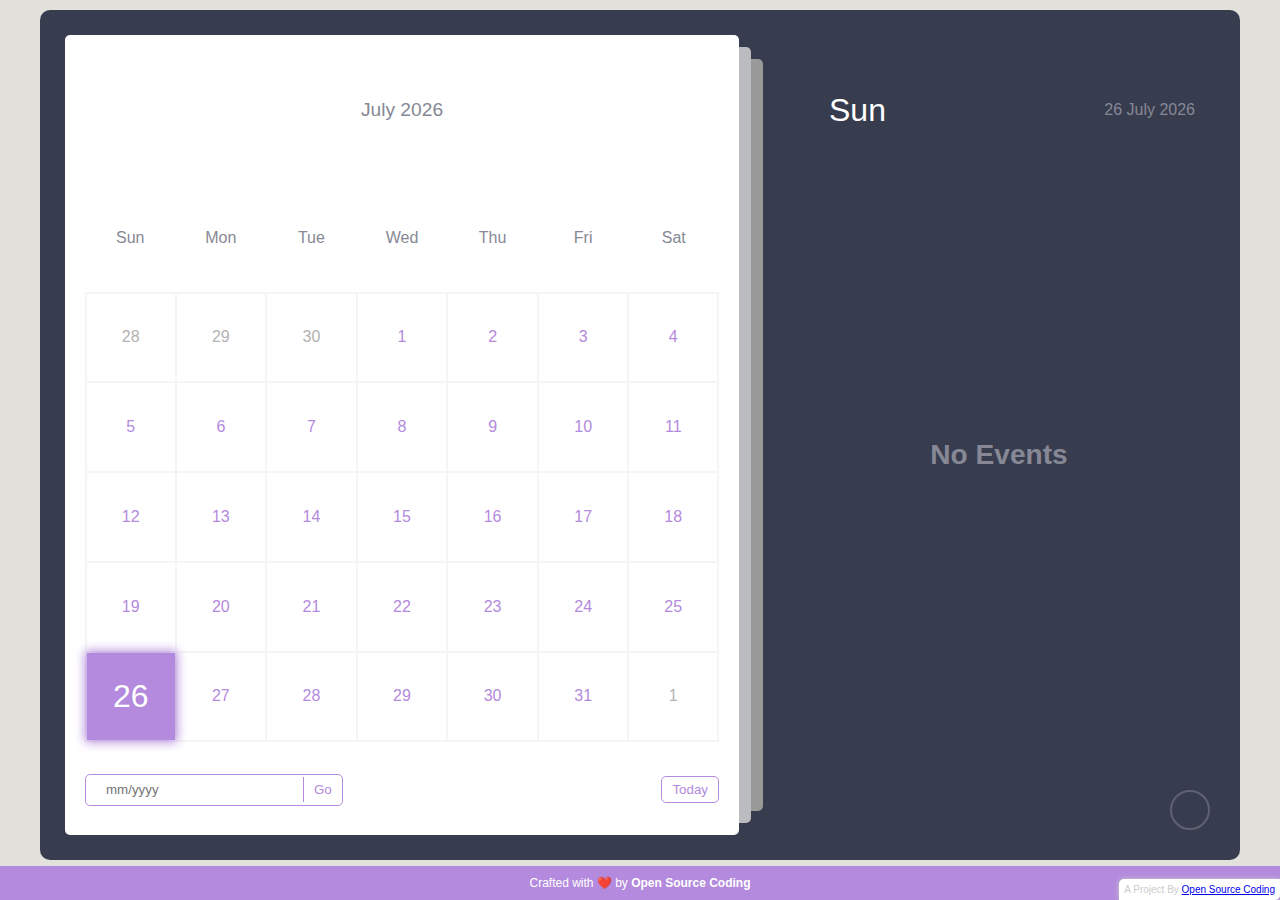
==== index.html @ 6ed9d854 "Add files via upload" ====
<!DOCTYPE html>
<html lang="en">
  <head>
    <meta charset="UTF-8" />
    <meta http-equiv="X-UA-Compatible" content="IE=edge" />
    <meta name="viewport" content="width=device-width, initial-scale=1.0" />
    <meta
      name="description"
      content="Stay organized with our user-friendly Calendar featuring events, reminders, and a customizable interface. Built with HTML, CSS, and JavaScript. Start scheduling today!"
    />
    <meta
      name="keywords"
      content="calendar, events, reminders, javascript, html, css, open source coding"
    />
    <link
      rel="stylesheet"
      href="https://cdnjs.cloudflare.com/ajax/libs/font-awesome/6.2.0/css/all.min.css"
      integrity="sha512-xh6O/CkQoPOWDdYTDqeRdPCVd1SpvCA9XXcUnZS2FmJNp1coAFzvtCN9BmamE+4aHK8yyUHUSCcJHgXloTyT2A=="
      crossorigin="anonymous"
      referrerpolicy="no-referrer"
    />
    <link rel="stylesheet" href="style.css" />
    <title>Calendar with Events</title>
  </head>
  <body>
    <div class="container">
      <div class="left">
        <div class="calendar">
          <div class="month">
            <i class="fas fa-angle-left prev"></i>
            <div class="date">december 2015</div>
            <i class="fas fa-angle-right next"></i>
          </div>
          <div class="weekdays">
            <div>Sun</div>
            <div>Mon</div>
            <div>Tue</div>
            <div>Wed</div>
            <div>Thu</div>
            <div>Fri</div>
            <div>Sat</div>
          </div>
          <div class="days"></div>
          <div class="goto-today">
            <div class="goto">
              <input type="text" placeholder="mm/yyyy" class="date-input" />
              <button class="goto-btn">Go</button>
            </div>
            <button class="today-btn">Today</button>
          </div>
        </div>
      </div>
      <div class="right">
        <div class="today-date">
          <div class="event-day">wed</div>
          <div class="event-date">12th december 2022</div>
        </div>
        <div class="events"></div>
        <div class="add-event-wrapper">
          <div class="add-event-header">
            <div class="title">Add Event</div>
            <i class="fas fa-times close"></i>
          </div>
          <div class="add-event-body">
            <div class="add-event-input">
              <input type="text" placeholder="Event Name" class="event-name" />
            </div>
            <div class="add-event-input">
              <input
                type="text"
                placeholder="Event Time From"
                class="event-time-from"
              />
            </div>
            <div class="add-event-input">
              <input
                type="text"
                placeholder="Event Time To"
                class="event-time-to"
              />
            </div>
          </div>
          <div class="add-event-footer">
            <button class="add-event-btn">Add Event</button>
          </div>
        </div>
      </div>
      <button class="add-event">
        <i class="fas fa-plus"></i>
      </button>
    </div>

    <div class="credits">
      <p>
        Crafted with ❤️ by
        <a href="https://youtu.be/6EVgmpm4z5U" target="_blank">Open Source Coding</a>
      </p>
    </div>

    <script src="script.js"></script>
  </body>
</html>
---- style.css ----
:root {
  --primary-clr: #b38add;
}
* {
  margin: 0;
  padding: 0;
  box-sizing: border-box;
  font-family: "Poppins", sans-serif;
}
/* nice scroll bar */
::-webkit-scrollbar {
  width: 5px;
}
::-webkit-scrollbar-track {
  background: #f5f5f5;
  border-radius: 50px;
}
::-webkit-scrollbar-thumb {
  background: var(--primary-clr);
  border-radius: 50px;
}

body {
  position: relative;
  min-height: 100vh;
  display: flex;
  align-items: center;
  justify-content: center;
  padding-bottom: 30px;
  background-color: #e2e1dc;
}
.container {
  position: relative;
  width: 1200px;
  min-height: 850px;
  margin: 0 auto;
  padding: 5px;
  color: #fff;
  display: flex;

  border-radius: 10px;
  background-color: #373c4f;
}
.left {
  width: 60%;
  padding: 20px;
}
.calendar {
  position: relative;
  width: 100%;
  height: 100%;
  display: flex;
  flex-direction: column;
  flex-wrap: wrap;
  justify-content: space-between;
  color: #878895;
  border-radius: 5px;
  background-color: #fff;
}
/* set after behind the main element */
.calendar::before,
.calendar::after {
  content: "";
  position: absolute;
  top: 50%;
  left: 100%;
  width: 12px;
  height: 97%;
  border-radius: 0 5px 5px 0;
  background-color: #d3d4d6d7;
  transform: translateY(-50%);
}
.calendar::before {
  height: 94%;
  left: calc(100% + 12px);
  background-color: rgb(153, 153, 153);
}
.calendar .month {
  width: 100%;
  height: 150px;
  display: flex;
  align-items: center;
  justify-content: space-between;
  padding: 0 50px;
  font-size: 1.2rem;
  font-weight: 500;
  text-transform: capitalize;
}
.calendar .month .prev,
.calendar .month .next {
  cursor: pointer;
}
.calendar .month .prev:hover,
.calendar .month .next:hover {
  color: var(--primary-clr);
}
.calendar .weekdays {
  width: 100%;
  height: 100px;
  display: flex;
  align-items: center;
  justify-content: space-between;
  padding: 0 20px;
  font-size: 1rem;
  font-weight: 500;
  text-transform: capitalize;
}
.weekdays div {
  width: 14.28%;
  height: 100%;
  display: flex;
  align-items: center;
  justify-content: center;
}
.calendar .days {
  width: 100%;
  display: flex;
  flex-wrap: wrap;
  justify-content: space-between;
  padding: 0 20px;
  font-size: 1rem;
  font-weight: 500;
  margin-bottom: 20px;
}
.calendar .days .day {
  width: 14.28%;
  height: 90px;
  display: flex;
  align-items: center;
  justify-content: center;
  cursor: pointer;
  color: var(--primary-clr);
  border: 1px solid #f5f5f5;
}
.calendar .days .day:nth-child(7n + 1) {
  border-left: 2px solid #f5f5f5;
}
.calendar .days .day:nth-child(7n) {
  border-right: 2px solid #f5f5f5;
}
.calendar .days .day:nth-child(-n + 7) {
  border-top: 2px solid #f5f5f5;
}
.calendar .days .day:nth-child(n + 29) {
  border-bottom: 2px solid #f5f5f5;
}

.calendar .days .day:not(.prev-date, .next-date):hover {
  color: #fff;
  background-color: var(--primary-clr);
}
.calendar .days .prev-date,
.calendar .days .next-date {
  color: #b3b3b3;
}
.calendar .days .active {
  position: relative;
  font-size: 2rem;
  color: #fff;
  background-color: var(--primary-clr);
}
.calendar .days .active::before {
  content: "";
  position: absolute;
  top: 0;
  left: 0;
  width: 100%;
  height: 100%;
  box-shadow: 0 0 10px 2px var(--primary-clr);
}
.calendar .days .today {
  font-size: 2rem;
}
.calendar .days .event {
  position: relative;
}
.calendar .days .event::after {
  content: "";
  position: absolute;
  bottom: 10%;
  left: 50%;
  width: 75%;
  height: 6px;
  border-radius: 30px;
  transform: translateX(-50%);
  background-color: var(--primary-clr);
}
.calendar .days .day:hover.event::after {
  background-color: #fff;
}
.calendar .days .active.event::after {
  background-color: #fff;
  bottom: 20%;
}
.calendar .days .active.event {
  padding-bottom: 10px;
}
.calendar .goto-today {
  width: 100%;
  height: 50px;
  display: flex;
  align-items: center;
  justify-content: space-between;
  gap: 5px;
  padding: 0 20px;
  margin-bottom: 20px;
  color: var(--primary-clr);
}
.calendar .goto-today .goto {
  display: flex;
  align-items: center;
  border-radius: 5px;
  overflow: hidden;
  border: 1px solid var(--primary-clr);
}
.calendar .goto-today .goto input {
  width: 100%;
  height: 30px;
  outline: none;
  border: none;
  border-radius: 5px;
  padding: 0 20px;
  color: var(--primary-clr);
  border-radius: 5px;
}
.calendar .goto-today button {
  padding: 5px 10px;
  border: 1px solid var(--primary-clr);
  border-radius: 5px;
  background-color: transparent;
  cursor: pointer;
  color: var(--primary-clr);
}
.calendar .goto-today button:hover {
  color: #fff;
  background-color: var(--primary-clr);
}
.calendar .goto-today .goto button {
  border: none;
  border-left: 1px solid var(--primary-clr);
  border-radius: 0;
}
.container .right {
  position: relative;
  width: 40%;
  min-height: 100%;
  padding: 20px 0;
}

.right .today-date {
  width: 100%;
  height: 50px;
  display: flex;
  flex-wrap: wrap;
  gap: 10px;
  align-items: center;
  justify-content: space-between;
  padding: 0 40px;
  padding-left: 70px;
  margin-top: 50px;
  margin-bottom: 20px;
  text-transform: capitalize;
}
.right .today-date .event-day {
  font-size: 2rem;
  font-weight: 500;
}
.right .today-date .event-date {
  font-size: 1rem;
  font-weight: 400;
  color: #878895;
}
.events {
  width: 100%;
  height: 100%;
  max-height: 600px;
  overflow-x: hidden;
  overflow-y: auto;
  display: flex;
  flex-direction: column;
  padding-left: 4px;
}
.events .event {
  position: relative;
  width: 95%;
  min-height: 70px;
  display: flex;
  justify-content: center;
  flex-direction: column;
  gap: 5px;
  padding: 0 20px;
  padding-left: 50px;
  color: #fff;
  background: linear-gradient(90deg, #3f4458, transparent);
  cursor: pointer;
}
/* even event */
.events .event:nth-child(even) {
  background: transparent;
}
.events .event:hover {
  background: linear-gradient(90deg, var(--primary-clr), transparent);
}
.events .event .title {
  display: flex;
  align-items: center;
  pointer-events: none;
}
.events .event .title .event-title {
  font-size: 1rem;
  font-weight: 400;
  margin-left: 20px;
}
.events .event i {
  color: var(--primary-clr);
  font-size: 0.5rem;
}
.events .event:hover i {
  color: #fff;
}
.events .event .event-time {
  font-size: 0.8rem;
  font-weight: 400;
  color: #878895;
  margin-left: 15px;
  pointer-events: none;
}
.events .event:hover .event-time {
  color: #fff;
}
/* add tick in event after */
.events .event::after {
  content: "✓";
  position: absolute;
  top: 50%;
  right: 0;
  font-size: 3rem;
  line-height: 1;
  display: none;
  align-items: center;
  justify-content: center;
  opacity: 0.3;
  color: var(--primary-clr);
  transform: translateY(-50%);
}
.events .event:hover::after {
  display: flex;
}
.add-event {
  position: absolute;
  bottom: 30px;
  right: 30px;
  width: 40px;
  height: 40px;
  display: flex;
  align-items: center;
  justify-content: center;
  font-size: 1rem;
  color: #878895;
  border: 2px solid #878895;
  opacity: 0.5;
  border-radius: 50%;
  background-color: transparent;
  cursor: pointer;
}
.add-event:hover {
  opacity: 1;
}
.add-event i {
  pointer-events: none;
}
.events .no-event {
  width: 100%;
  height: 100%;
  display: flex;
  align-items: center;
  justify-content: center;
  font-size: 1.5rem;
  font-weight: 500;
  color: #878895;
}
.add-event-wrapper {
  position: absolute;
  bottom: 100px;
  left: 50%;
  width: 90%;
  max-height: 0;
  overflow: hidden;
  border-radius: 5px;
  background-color: #fff;
  transform: translateX(-50%);
  transition: max-height 0.5s ease;
}
.add-event-wrapper.active {
  max-height: 300px;
}
.add-event-header {
  width: 100%;
  height: 50px;
  display: flex;
  align-items: center;
  justify-content: space-between;
  padding: 0 20px;
  color: #373c4f;
  border-bottom: 1px solid #f5f5f5;
}
.add-event-header .close {
  font-size: 1.5rem;
  cursor: pointer;
}
.add-event-header .close:hover {
  color: var(--primary-clr);
}
.add-event-header .title {
  font-size: 1.2rem;
  font-weight: 500;
}
.add-event-body {
  width: 100%;
  height: 100%;
  display: flex;
  flex-direction: column;
  gap: 5px;
  padding: 20px;
}
.add-event-body .add-event-input {
  width: 100%;
  height: 40px;
  display: flex;
  align-items: center;
  justify-content: space-between;
  gap: 10px;
}
.add-event-body .add-event-input input {
  width: 100%;
  height: 100%;
  outline: none;
  border: none;
  border-bottom: 1px solid #f5f5f5;
  padding: 0 10px;
  font-size: 1rem;
  font-weight: 400;
  color: #373c4f;
}
.add-event-body .add-event-input input::placeholder {
  color: #a5a5a5;
}
.add-event-body .add-event-input input:focus {
  border-bottom: 1px solid var(--primary-clr);
}
.add-event-body .add-event-input input:focus::placeholder {
  color: var(--primary-clr);
}
.add-event-footer {
  display: flex;
  align-items: center;
  justify-content: center;
  padding: 20px;
}
.add-event-footer .add-event-btn {
  height: 40px;
  font-size: 1rem;
  font-weight: 500;
  outline: none;
  border: none;
  color: #fff;
  background-color: var(--primary-clr);
  border-radius: 5px;
  cursor: pointer;
  padding: 5px 10px;
  border: 1px solid var(--primary-clr);
}
.add-event-footer .add-event-btn:hover {
  background-color: transparent;
  color: var(--primary-clr);
}

/* media queries */

@media screen and (max-width: 1000px) {
  body {
    align-items: flex-start;
    justify-content: flex-start;
  }
  .container {
    min-height: 100vh;
    flex-direction: column;
    border-radius: 0;
  }
  .container .left {
    width: 100%;
    height: 100%;
    padding: 20px 0;
  }
  .container .right {
    width: 100%;
    height: 100%;
    padding: 20px 0;
  }
  .calendar::before,
  .calendar::after {
    top: 100%;
    left: 50%;
    width: 97%;
    height: 12px;
    border-radius: 0 0 5px 5px;
    transform: translateX(-50%);
  }
  .calendar::before {
    width: 94%;
    top: calc(100% + 12px);
  }
  .events {
    padding-bottom: 340px;
  }
  .add-event-wrapper {
    bottom: 100px;
  }
}
@media screen and (max-width: 500px) {
  .calendar .month {
    height: 75px;
  }
  .calendar .weekdays {
    height: 50px;
  }
  .calendar .days .day {
    height: 40px;
    font-size: 0.8rem;
  }
  .calendar .days .day.active,
  .calendar .days .day.today {
    font-size: 1rem;
  }
  .right .today-date {
    padding: 20px;
  }
}

.credits {
  position: absolute;
  bottom: 0;
  left: 0;
  right: 0;
  text-align: center;
  padding: 10px;
  font-size: 12px;
  color: #fff;
  background-color: #b38add;
}
.credits a {
  color: #fff;
  text-decoration: none;
  font-weight: 600;
}
.credits a:hover {
  text-decoration: underline;
}
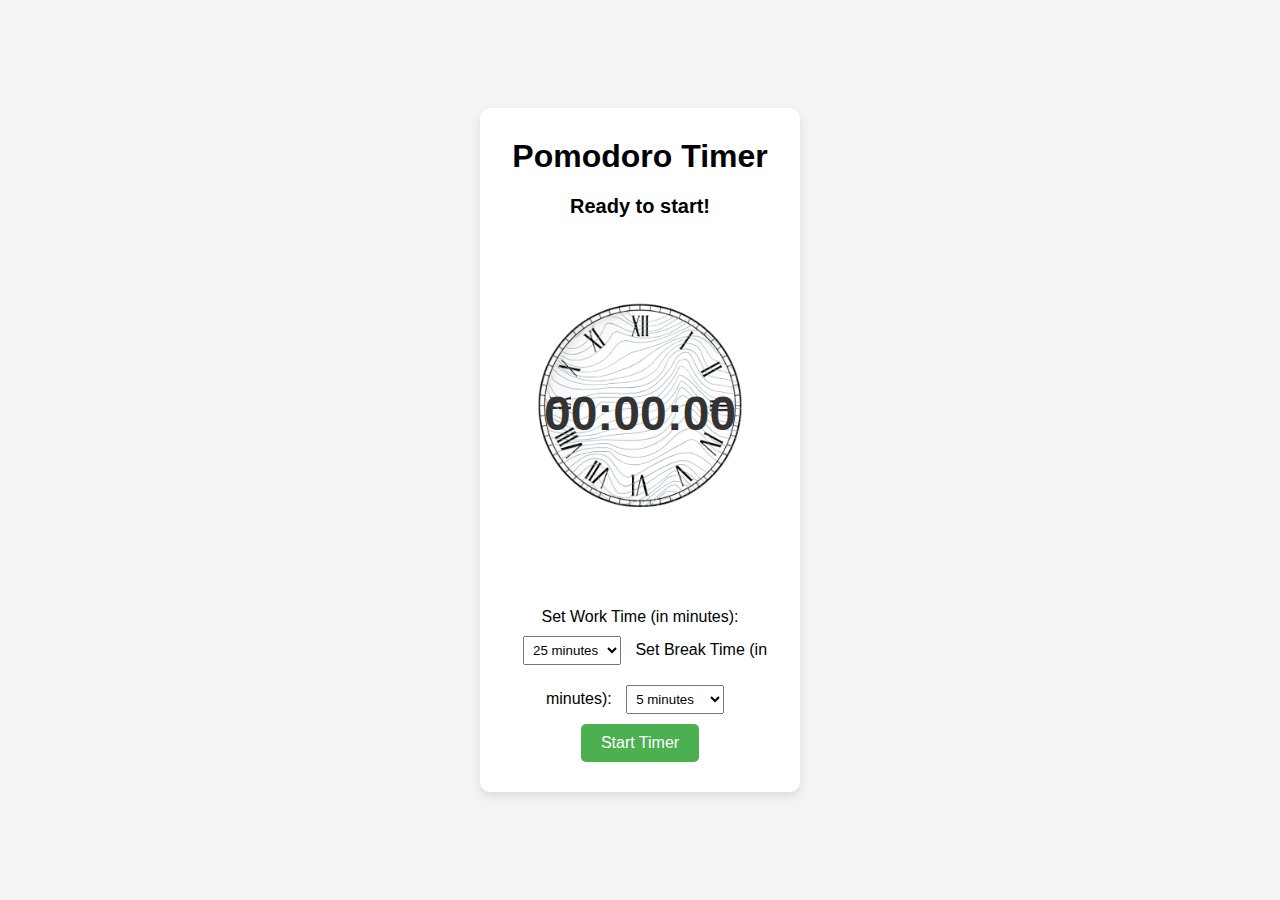
==== commit 4e62912e: "Add files via upload" ====
--- a/index.html
+++ b/index.html
@@ -1,102 +1,47 @@
 <!DOCTYPE html>
 <html lang="en">
-  <head>
-    <meta charset="UTF-8" />
-    <meta http-equiv="X-UA-Compatible" content="IE=edge" />
-    <meta name="viewport" content="width=device-width, initial-scale=1.0" />
-    <meta
-      name="description"
-      content="Stay organized with our user-friendly Calendar featuring events, reminders, and a customizable interface. Built with HTML, CSS, and JavaScript. Start scheduling today!"
-    />
-    <meta
-      name="keywords"
-      content="calendar, events, reminders, javascript, html, css, open source coding"
-    />
-    <link
-      rel="stylesheet"
-      href="https://cdnjs.cloudflare.com/ajax/libs/font-awesome/6.2.0/css/all.min.css"
-      integrity="sha512-xh6O/CkQoPOWDdYTDqeRdPCVd1SpvCA9XXcUnZS2FmJNp1coAFzvtCN9BmamE+4aHK8yyUHUSCcJHgXloTyT2A=="
-      crossorigin="anonymous"
-      referrerpolicy="no-referrer"
-    />
-    <link rel="stylesheet" href="style.css" />
-    <title>Calendar with Events</title>
-  </head>
-  <body>
+<head>
+    <meta charset="UTF-8">
+    <meta name="viewport" content="width=device-width, initial-scale=1.0">
+    <title>Pomodoro Timer</title>
+    <link rel="stylesheet" href="styles.css">
+</head>
+<body>
+
     <div class="container">
-      <div class="left">
-        <div class="calendar">
-          <div class="month">
-            <i class="fas fa-angle-left prev"></i>
-            <div class="date">december 2015</div>
-            <i class="fas fa-angle-right next"></i>
-          </div>
-          <div class="weekdays">
-            <div>Sun</div>
-            <div>Mon</div>
-            <div>Tue</div>
-            <div>Wed</div>
-            <div>Thu</div>
-            <div>Fri</div>
-            <div>Sat</div>
-          </div>
-          <div class="days"></div>
-          <div class="goto-today">
-            <div class="goto">
-              <input type="text" placeholder="mm/yyyy" class="date-input" />
-              <button class="goto-btn">Go</button>
+        <h1>Pomodoro Timer</h1>
+
+        <!-- Status above the clock -->
+        <h2 id="status">Ready to start!</h2>
+
+        <!-- Clock container -->
+        <div class="clock">
+            <div class="timer">
+                <p id="timerDisplay">00:00:00</p>
             </div>
-            <button class="today-btn">Today</button>
-          </div>
         </div>
-      </div>
-      <div class="right">
-        <div class="today-date">
-          <div class="event-day">wed</div>
-          <div class="event-date">12th december 2022</div>
+
+        <div class="settings">
+            <label for="workTime">Set Work Time (in minutes):</label>
+            <select id="workTime">
+                <option value="25">25 minutes</option>
+                <option value="30">30 minutes</option>
+                <option value="35">35 minutes</option>
+                <option value="40">40 minutes</option>
+            </select>
+
+            <label for="breakTime">Set Break Time (in minutes):</label>
+            <select id="breakTime">
+                <option value="5">5 minutes</option>
+                <option value="10">10 minutes</option>
+                <option value="15">15 minutes</option>
+                <option value="20">20 minutes</option>
+            </select>
+
+            <button id="startBtn">Start Timer</button>
         </div>
-        <div class="events"></div>
-        <div class="add-event-wrapper">
-          <div class="add-event-header">
-            <div class="title">Add Event</div>
-            <i class="fas fa-times close"></i>
-          </div>
-          <div class="add-event-body">
-            <div class="add-event-input">
-              <input type="text" placeholder="Event Name" class="event-name" />
-            </div>
-            <div class="add-event-input">
-              <input
-                type="text"
-                placeholder="Event Time From"
-                class="event-time-from"
-              />
-            </div>
-            <div class="add-event-input">
-              <input
-                type="text"
-                placeholder="Event Time To"
-                class="event-time-to"
-              />
-            </div>
-          </div>
-          <div class="add-event-footer">
-            <button class="add-event-btn">Add Event</button>
-          </div>
-        </div>
-      </div>
-      <button class="add-event">
-        <i class="fas fa-plus"></i>
-      </button>
-    </div>
-
-    <div class="credits">
-      <p>
-        Crafted with ❤️ by
-        <a href="https://youtu.be/6EVgmpm4z5U" target="_blank">Open Source Coding</a>
-      </p>
     </div>
 
     <script src="script.js"></script>
-  </body>
+</body>
 </html>
--- a/styles.css
+++ b/styles.css
@@ -0,0 +1,90 @@
+* {
+    margin: 0;
+    padding: 0;
+    box-sizing: border-box;
+}
+
+body {
+    font-family: Arial, sans-serif;
+    display: flex;
+    justify-content: center;
+    align-items: center;
+    height: 100vh;
+    background-color: #f4f4f4;
+}
+
+.container {
+    text-align: center;
+    background-color: white;
+    padding: 30px;
+    border-radius: 10px;
+    box-shadow: 0 4px 8px rgba(0, 0, 0, 0.1);
+    width: 320px;
+}
+
+h1 {
+    margin-bottom: 20px;
+}
+
+#status {
+    margin-bottom: 20px;
+    font-size: 20px;
+}
+.container {
+    text-align: center;
+    background-color: white;
+    padding: 30px;
+    border-radius: 10px;
+    box-shadow: 0 4px 8px rgba(0, 0, 0, 0.1);
+    width: 320px;
+    margin: 0 auto; /* Center the container */
+}
+
+.clock {
+    position: relative;
+    width: 350px; 
+    height: 350px;
+    background-image: url('clock.png'); 
+    background-size: cover;
+    background-position: center;
+    margin-left: calc(50% - 175px); 
+    border-radius: 50%;
+}
+
+
+
+.timer {
+    position: absolute;
+    top: 50%;
+    left: 50%;
+    transform: translate(-50%, -50%);
+}
+
+#timerDisplay {
+    font-size: 48px; /* Bigger font size for the timer */
+    font-weight: bold;
+    color: #333;
+}
+
+.settings {
+    margin-top: 20px;
+}
+
+select {
+    margin: 10px;
+    padding: 5px;
+}
+
+button {
+    padding: 10px 20px;
+    font-size: 16px;
+    background-color: #4CAF50;
+    color: white;
+    border: none;
+    border-radius: 5px;
+    cursor: pointer;
+}
+
+button:hover {
+    background-color: #45a049;
+}
